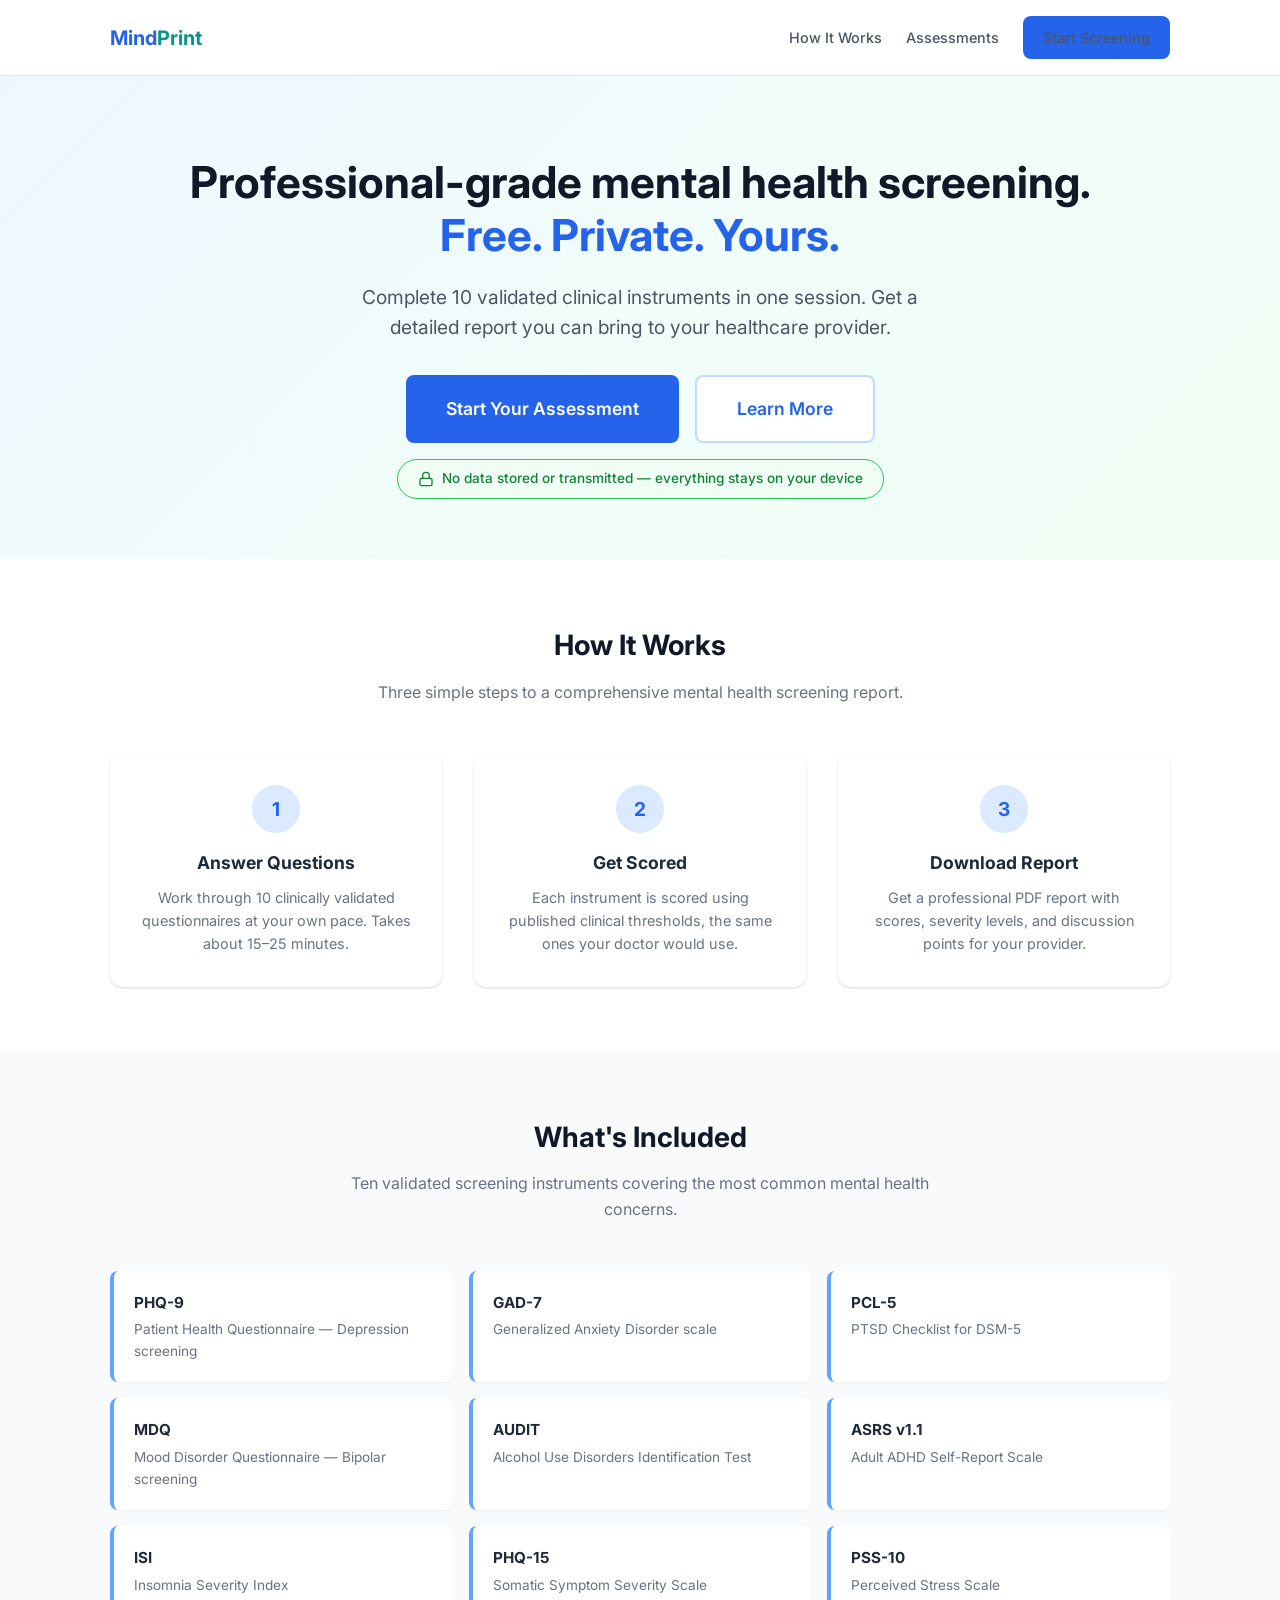
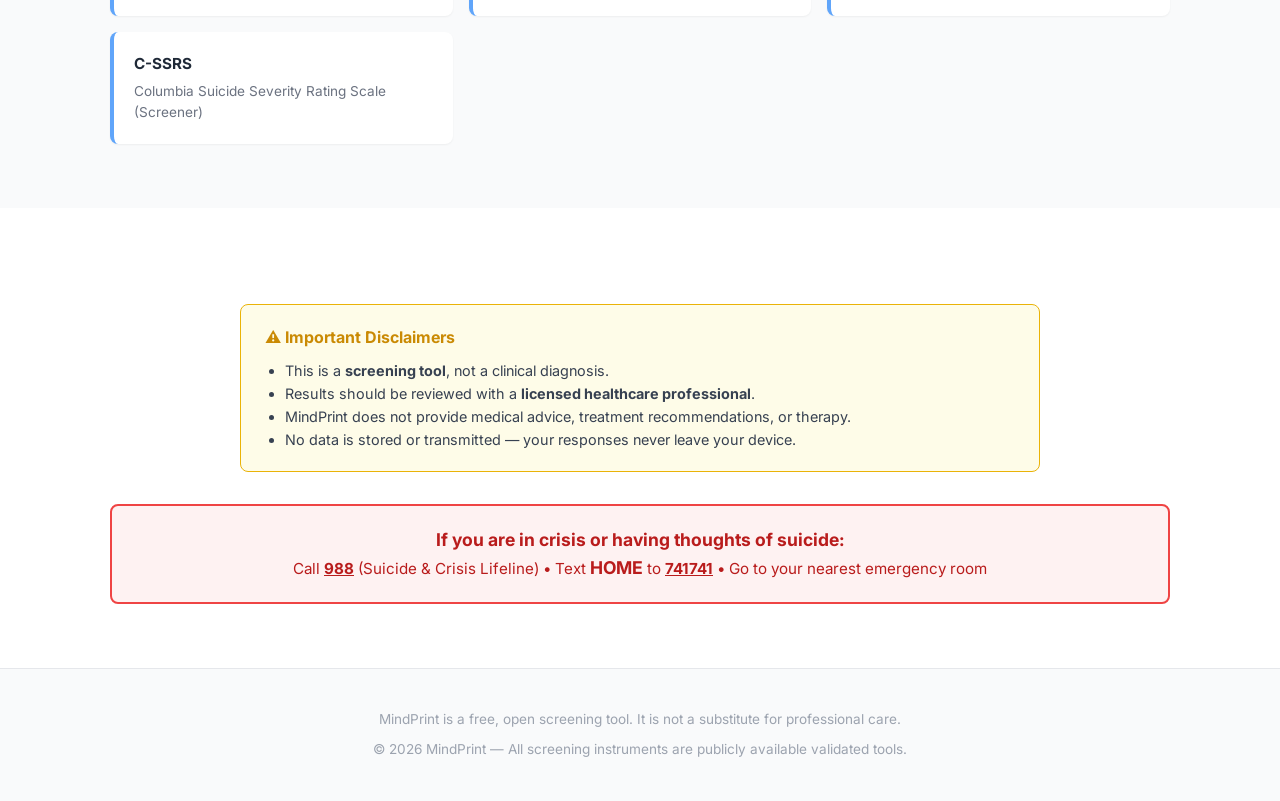
==== index.html @ 4a5ed762 "Initial MindPrint - mental health screening tool" ====
<!DOCTYPE html>
<html lang="en">
<head>
  <meta charset="UTF-8">
  <meta name="viewport" content="width=device-width, initial-scale=1.0">
  <title>MindPrint — Free Mental Health Screening</title>
  <link rel="stylesheet" href="style.css">
</head>
<body>

<nav class="nav">
  <div class="container">
    <a href="index.html" class="nav-brand">Mind<span>Print</span></a>
    <div class="nav-links">
      <a href="#how-it-works">How It Works</a>
      <a href="#assessments">Assessments</a>
      <a href="assess.html" class="btn btn-primary btn-sm">Start Screening</a>
    </div>
  </div>
</nav>

<section class="hero">
  <div class="container">
    <h1>Professional-grade mental health screening.<br><em>Free. Private. Yours.</em></h1>
    <p class="subtitle">Complete 10 validated clinical instruments in one session. Get a detailed report you can bring to your healthcare provider.</p>
    <div class="cta-group">
      <a href="assess.html" class="btn btn-primary btn-lg">Start Your Assessment</a>
      <a href="#how-it-works" class="btn btn-secondary btn-lg">Learn More</a>
    </div>
    <div class="privacy-badge">
      <svg width="16" height="16" fill="none" stroke="currentColor" stroke-width="2" viewBox="0 0 24 24"><rect x="3" y="11" width="18" height="11" rx="2"/><path d="M7 11V7a5 5 0 0110 0v4"/></svg>
      No data stored or transmitted &mdash; everything stays on your device
    </div>
  </div>
</section>

<section class="section section-alt" id="how-it-works">
  <div class="container">
    <h2 class="section-title">How It Works</h2>
    <p class="section-subtitle">Three simple steps to a comprehensive mental health screening report.</p>
    <div class="steps">
      <div class="step">
        <div class="step-num">1</div>
        <h3>Answer Questions</h3>
        <p>Work through 10 clinically validated questionnaires at your own pace. Takes about 15&ndash;25 minutes.</p>
      </div>
      <div class="step">
        <div class="step-num">2</div>
        <h3>Get Scored</h3>
        <p>Each instrument is scored using published clinical thresholds, the same ones your doctor would use.</p>
      </div>
      <div class="step">
        <div class="step-num">3</div>
        <h3>Download Report</h3>
        <p>Get a professional PDF report with scores, severity levels, and discussion points for your provider.</p>
      </div>
    </div>
  </div>
</section>

<section class="section" id="assessments">
  <div class="container">
    <h2 class="section-title">What's Included</h2>
    <p class="section-subtitle">Ten validated screening instruments covering the most common mental health concerns.</p>
    <div class="instruments-grid">
      <div class="instrument-card">
        <h4>PHQ-9</h4>
        <p>Patient Health Questionnaire &mdash; Depression screening</p>
      </div>
      <div class="instrument-card">
        <h4>GAD-7</h4>
        <p>Generalized Anxiety Disorder scale</p>
      </div>
      <div class="instrument-card">
        <h4>PCL-5</h4>
        <p>PTSD Checklist for DSM-5</p>
      </div>
      <div class="instrument-card">
        <h4>MDQ</h4>
        <p>Mood Disorder Questionnaire &mdash; Bipolar screening</p>
      </div>
      <div class="instrument-card">
        <h4>AUDIT</h4>
        <p>Alcohol Use Disorders Identification Test</p>
      </div>
      <div class="instrument-card">
        <h4>ASRS v1.1</h4>
        <p>Adult ADHD Self-Report Scale</p>
      </div>
      <div class="instrument-card">
        <h4>ISI</h4>
        <p>Insomnia Severity Index</p>
      </div>
      <div class="instrument-card">
        <h4>PHQ-15</h4>
        <p>Somatic Symptom Severity Scale</p>
      </div>
      <div class="instrument-card">
        <h4>PSS-10</h4>
        <p>Perceived Stress Scale</p>
      </div>
      <div class="instrument-card">
        <h4>C-SSRS</h4>
        <p>Columbia Suicide Severity Rating Scale (Screener)</p>
      </div>
    </div>
  </div>
</section>

<section class="section section-alt">
  <div class="container">
    <div class="disclaimer-banner">
      <h4>&#9888;&#65039; Important Disclaimers</h4>
      <ul>
        <li>This is a <strong>screening tool</strong>, not a clinical diagnosis.</li>
        <li>Results should be reviewed with a <strong>licensed healthcare professional</strong>.</li>
        <li>MindPrint does not provide medical advice, treatment recommendations, or therapy.</li>
        <li>No data is stored or transmitted &mdash; your responses never leave your device.</li>
      </ul>
    </div>
    <div class="crisis-banner">
      <p><strong>If you are in crisis or having thoughts of suicide:</strong></p>
      <p>Call <a href="tel:988">988</a> (Suicide &amp; Crisis Lifeline) &bull; Text <strong>HOME</strong> to <a href="sms:741741">741741</a> &bull; Go to your nearest emergency room</p>
    </div>
  </div>
</section>

<footer class="footer">
  <div class="container">
    <p>MindPrint is a free, open screening tool. It is not a substitute for professional care.</p>
    <p style="margin-top:8px">&copy; 2026 MindPrint &mdash; All screening instruments are publicly available validated tools.</p>
  </div>
</footer>

</body>
</html>
---- style.css ----
/* MindPrint — Mental Health Screening Tool */
@import url('https://fonts.googleapis.com/css2?family=Inter:wght@300;400;500;600;700&display=swap');

:root {
  --blue-50: #eff6ff;
  --blue-100: #dbeafe;
  --blue-200: #bfdbfe;
  --blue-400: #60a5fa;
  --blue-500: #3b82f6;
  --blue-600: #2563eb;
  --blue-700: #1d4ed8;
  --green-50: #f0fdf4;
  --green-100: #dcfce7;
  --green-500: #22c55e;
  --green-600: #16a34a;
  --green-700: #15803d;
  --teal-50: #f0fdfa;
  --teal-500: #14b8a6;
  --teal-600: #0d9488;
  --gray-50: #f9fafb;
  --gray-100: #f3f4f6;
  --gray-200: #e5e7eb;
  --gray-300: #d1d5db;
  --gray-400: #9ca3af;
  --gray-500: #6b7280;
  --gray-600: #4b5563;
  --gray-700: #374151;
  --gray-800: #1f2937;
  --gray-900: #111827;
  --red-50: #fef2f2;
  --red-500: #ef4444;
  --red-600: #dc2626;
  --red-700: #b91c1c;
  --orange-50: #fff7ed;
  --orange-500: #f97316;
  --orange-600: #ea580c;
  --yellow-50: #fefce8;
  --yellow-500: #eab308;
  --yellow-600: #ca8a04;
  --shadow-sm: 0 1px 2px rgba(0,0,0,.05);
  --shadow: 0 1px 3px rgba(0,0,0,.1), 0 1px 2px rgba(0,0,0,.06);
  --shadow-md: 0 4px 6px rgba(0,0,0,.07), 0 2px 4px rgba(0,0,0,.06);
  --shadow-lg: 0 10px 15px rgba(0,0,0,.1), 0 4px 6px rgba(0,0,0,.05);
  --radius: 12px;
  --radius-sm: 8px;
}

*, *::before, *::after { box-sizing: border-box; margin: 0; padding: 0; }

html { scroll-behavior: smooth; }

body {
  font-family: 'Inter', system-ui, -apple-system, sans-serif;
  color: var(--gray-800);
  background: var(--gray-50);
  line-height: 1.6;
  -webkit-font-smoothing: antialiased;
}

/* ---- Layout ---- */
.container { max-width: 1100px; margin: 0 auto; padding: 0 20px; }
.container-narrow { max-width: 760px; margin: 0 auto; padding: 0 20px; }

/* ---- Nav ---- */
.nav {
  background: #fff;
  border-bottom: 1px solid var(--gray-200);
  padding: 16px 0;
  position: sticky; top: 0; z-index: 100;
}
.nav .container { display: flex; align-items: center; justify-content: space-between; }
.nav-brand { font-weight: 700; font-size: 1.25rem; color: var(--blue-600); text-decoration: none; }
.nav-brand span { color: var(--teal-600); }
.nav-links { display: flex; gap: 24px; align-items: center; }
.nav-links a { color: var(--gray-600); text-decoration: none; font-size: .9rem; font-weight: 500; }
.nav-links a:hover { color: var(--blue-600); }

/* ---- Buttons ---- */
.btn {
  display: inline-flex; align-items: center; justify-content: center; gap: 8px;
  padding: 14px 32px; border-radius: var(--radius-sm); font-weight: 600;
  font-size: 1rem; border: none; cursor: pointer; text-decoration: none;
  transition: all .2s;
}
.btn-primary { background: var(--blue-600); color: #fff; }
.btn-primary:hover { background: var(--blue-700); transform: translateY(-1px); box-shadow: var(--shadow-md); }
.btn-secondary { background: #fff; color: var(--blue-600); border: 2px solid var(--blue-200); }
.btn-secondary:hover { border-color: var(--blue-400); background: var(--blue-50); }
.btn-success { background: var(--green-600); color: #fff; }
.btn-success:hover { background: var(--green-700); }
.btn-danger { background: var(--red-600); color: #fff; }
.btn-danger:hover { background: var(--red-700); }
.btn-sm { padding: 10px 20px; font-size: .875rem; }
.btn-lg { padding: 18px 40px; font-size: 1.1rem; }

/* ---- Hero ---- */
.hero {
  background: linear-gradient(135deg, var(--blue-50) 0%, var(--teal-50) 50%, var(--green-50) 100%);
  padding: 80px 0 60px;
  text-align: center;
}
.hero h1 { font-size: 2.75rem; font-weight: 700; color: var(--gray-900); line-height: 1.2; margin-bottom: 20px; }
.hero h1 em { font-style: normal; color: var(--blue-600); }
.hero p.subtitle { font-size: 1.2rem; color: var(--gray-600); max-width: 600px; margin: 0 auto 32px; }
.hero .cta-group { display: flex; gap: 16px; justify-content: center; flex-wrap: wrap; }

/* ---- Sections ---- */
.section { padding: 64px 0; }
.section-alt { background: #fff; }
.section-title { font-size: 1.75rem; font-weight: 700; text-align: center; margin-bottom: 12px; color: var(--gray-900); }
.section-subtitle { text-align: center; color: var(--gray-500); margin-bottom: 48px; max-width: 600px; margin-left: auto; margin-right: auto; }

/* ---- Steps ---- */
.steps { display: grid; grid-template-columns: repeat(auto-fit, minmax(240px,1fr)); gap: 32px; }
.step { text-align: center; padding: 32px 24px; background: #fff; border-radius: var(--radius); box-shadow: var(--shadow); }
.step-num {
  width: 48px; height: 48px; border-radius: 50%; background: var(--blue-100); color: var(--blue-600);
  display: inline-flex; align-items: center; justify-content: center; font-weight: 700; font-size: 1.2rem; margin-bottom: 16px;
}
.step h3 { font-size: 1.1rem; margin-bottom: 8px; }
.step p { color: var(--gray-500); font-size: .9rem; }

/* ---- Instruments list ---- */
.instruments-grid { display: grid; grid-template-columns: repeat(auto-fill, minmax(280px,1fr)); gap: 16px; }
.instrument-card {
  background: #fff; border-radius: var(--radius-sm); padding: 20px; border-left: 4px solid var(--blue-400);
  box-shadow: var(--shadow-sm);
}
.instrument-card h4 { font-size: .95rem; margin-bottom: 4px; }
.instrument-card p { font-size: .85rem; color: var(--gray-500); }

/* ---- Disclaimer banner ---- */
.disclaimer-banner {
  background: var(--yellow-50); border: 1px solid var(--yellow-500); border-radius: var(--radius-sm);
  padding: 20px 24px; margin: 32px auto; max-width: 800px;
}
.disclaimer-banner h4 { color: var(--yellow-600); margin-bottom: 8px; }
.disclaimer-banner p, .disclaimer-banner li { font-size: .9rem; color: var(--gray-700); }
.disclaimer-banner ul { padding-left: 20px; }

/* ---- Crisis banner ---- */
.crisis-banner {
  background: var(--red-50); border: 2px solid var(--red-500); border-radius: var(--radius-sm);
  padding: 20px 24px; text-align: center;
}
.crisis-banner p { font-size: .95rem; color: var(--red-700); }
.crisis-banner strong { font-size: 1.1rem; }
.crisis-banner a { color: var(--red-700); font-weight: 700; }

/* ---- Privacy badge ---- */
.privacy-badge {
  display: inline-flex; align-items: center; gap: 8px;
  background: var(--green-50); border: 1px solid var(--green-500); border-radius: 999px;
  padding: 8px 20px; font-size: .85rem; color: var(--green-700); font-weight: 500; margin-top: 16px;
}

/* ---- Footer ---- */
.footer { padding: 40px 0; text-align: center; color: var(--gray-400); font-size: .85rem; border-top: 1px solid var(--gray-200); }
.footer a { color: var(--gray-500); }

/* ========== ASSESS PAGE ========== */
.assess-wrap { min-height: 100vh; display: flex; flex-direction: column; }

/* Progress bar */
.progress-bar-wrap { background: var(--gray-200); height: 6px; width: 100%; position: sticky; top: 57px; z-index: 90; }
.progress-bar-fill { height: 100%; background: linear-gradient(90deg, var(--blue-500), var(--teal-500)); transition: width .4s ease; border-radius: 0 3px 3px 0; }

/* Step container */
.assess-step { display: none; padding: 40px 0 80px; flex: 1; }
.assess-step.active { display: block; }
.assess-step h2 { font-size: 1.5rem; margin-bottom: 8px; }
.assess-step .step-desc { color: var(--gray-500); margin-bottom: 32px; }

/* Form fields */
.form-group { margin-bottom: 20px; }
.form-group label { display: block; font-weight: 500; margin-bottom: 6px; font-size: .9rem; }
.form-group input, .form-group select, .form-group textarea {
  width: 100%; padding: 12px 14px; border: 1px solid var(--gray-300); border-radius: var(--radius-sm);
  font-size: .95rem; font-family: inherit; background: #fff; transition: border-color .2s;
}
.form-group input:focus, .form-group select:focus, .form-group textarea:focus {
  outline: none; border-color: var(--blue-400); box-shadow: 0 0 0 3px rgba(59,130,246,.15);
}
.form-group textarea { resize: vertical; min-height: 80px; }
.form-row { display: grid; grid-template-columns: 1fr 1fr; gap: 16px; }

/* Question cards */
.question-card {
  background: #fff; border-radius: var(--radius); padding: 24px; margin-bottom: 16px;
  box-shadow: var(--shadow-sm); border: 1px solid var(--gray-200);
}
.question-card .q-text { font-weight: 500; margin-bottom: 16px; font-size: .95rem; }
.question-card .q-num { color: var(--gray-400); font-size: .8rem; margin-bottom: 4px; }

/* Radio options */
.radio-group { display: flex; flex-direction: column; gap: 8px; }
.radio-option {
  display: flex; align-items: center; gap: 12px; padding: 12px 16px;
  border: 1px solid var(--gray-200); border-radius: var(--radius-sm);
  cursor: pointer; transition: all .15s;
}
.radio-option:hover { border-color: var(--blue-300); background: var(--blue-50); }
.radio-option.selected { border-color: var(--blue-500); background: var(--blue-50); }
.radio-option input[type="radio"] { accent-color: var(--blue-600); width: 18px; height: 18px; }
.radio-option label { cursor: pointer; font-size: .9rem; flex: 1; }

/* Yes/No pills */
.yesno-group { display: flex; gap: 12px; }
.yesno-btn {
  flex: 1; padding: 12px; text-align: center; border: 1px solid var(--gray-200);
  border-radius: var(--radius-sm); cursor: pointer; font-weight: 500; transition: all .15s;
}
.yesno-btn:hover { border-color: var(--blue-300); }
.yesno-btn.selected-yes { border-color: var(--blue-500); background: var(--blue-50); color: var(--blue-700); }
.yesno-btn.selected-no { border-color: var(--gray-400); background: var(--gray-100); color: var(--gray-700); }

/* Navigation */
.assess-nav {
  display: flex; justify-content: space-between; align-items: center;
  padding: 20px 0; margin-top: 24px; border-top: 1px solid var(--gray-200);
}
.assess-nav .btn { min-width: 140px; }

/* ========== REPORT ========== */
.report-wrap { background: #fff; min-height: 100vh; }
.report-header { text-align: center; padding: 40px 0 24px; border-bottom: 2px solid var(--gray-200); margin-bottom: 32px; }
.report-header h1 { font-size: 1.75rem; color: var(--gray-900); }
.report-header .report-date { color: var(--gray-400); font-size: .9rem; }

.patient-info-box {
  background: var(--gray-50); border-radius: var(--radius); padding: 24px; margin-bottom: 32px;
  display: grid; grid-template-columns: repeat(auto-fill, minmax(200px,1fr)); gap: 16px;
}
.patient-info-box .info-item label { font-size: .75rem; text-transform: uppercase; letter-spacing: .05em; color: var(--gray-400); display: block; }
.patient-info-box .info-item span { font-weight: 500; }
.patient-info-box .info-full { grid-column: 1 / -1; }

/* Score card */
.score-card {
  border-radius: var(--radius); padding: 24px; margin-bottom: 20px;
  border: 1px solid var(--gray-200); position: relative; overflow: hidden;
}
.score-card::before {
  content: ''; position: absolute; left: 0; top: 0; bottom: 0; width: 5px;
}
.score-card.severity-minimal::before, .score-card.severity-none::before, .score-card.severity-low::before { background: var(--green-500); }
.score-card.severity-mild::before, .score-card.severity-subthreshold::before { background: var(--yellow-500); }
.score-card.severity-moderate::before, .score-card.severity-medium::before, .score-card.severity-hazardous::before { background: var(--orange-500); }
.score-card.severity-severe::before, .score-card.severity-moderately-severe::before, .score-card.severity-harmful::before, .score-card.severity-high::before, .score-card.severity-possible-dependence::before { background: var(--red-500); }
.score-card.severity-positive::before, .score-card.severity-flag::before { background: var(--red-500); }
.score-card.severity-negative::before { background: var(--green-500); }

.score-card-header { display: flex; justify-content: space-between; align-items: flex-start; margin-bottom: 12px; flex-wrap: wrap; gap: 8px; }
.score-card-header h3 { font-size: 1.1rem; }
.score-badge {
  display: inline-block; padding: 4px 14px; border-radius: 999px; font-size: .8rem; font-weight: 600;
}
.severity-minimal .score-badge, .severity-none .score-badge, .severity-low .score-badge, .severity-negative .score-badge { background: var(--green-100); color: var(--green-700); }
.severity-mild .score-badge, .severity-subthreshold .score-badge { background: var(--yellow-50); color: var(--yellow-600); }
.severity-moderate .score-badge, .severity-medium .score-badge, .severity-hazardous .score-badge { background: var(--orange-50); color: var(--orange-600); }
.severity-severe .score-badge, .severity-moderately-severe .score-badge, .severity-harmful .score-badge, .severity-high .score-badge, .severity-possible-dependence .score-badge { background: var(--red-50); color: var(--red-600); }
.severity-positive .score-badge, .severity-flag .score-badge { background: var(--red-50); color: var(--red-600); }

.score-card .score-num { font-size: .85rem; color: var(--gray-500); margin-bottom: 8px; }
.score-card .interpretation { font-size: .9rem; color: var(--gray-600); line-height: 1.5; }

/* Risk flags */
.risk-flags { background: var(--red-50); border: 2px solid var(--red-500); border-radius: var(--radius); padding: 24px; margin-bottom: 32px; }
.risk-flags h3 { color: var(--red-700); margin-bottom: 12px; }
.risk-flags li { color: var(--red-700); font-size: .9rem; margin-bottom: 6px; }

/* Discussion points */
.discussion-points { background: var(--blue-50); border-radius: var(--radius); padding: 24px; margin-bottom: 32px; }
.discussion-points h3 { color: var(--blue-700); margin-bottom: 12px; }
.discussion-points li { font-size: .9rem; color: var(--gray-700); margin-bottom: 6px; }

/* Report actions */
.report-actions { display: flex; gap: 16px; justify-content: center; padding: 32px 0; flex-wrap: wrap; }

/* ---- Responsive ---- */
@media (max-width: 768px) {
  .hero h1 { font-size: 1.75rem; }
  .hero p.subtitle { font-size: 1rem; }
  .form-row { grid-template-columns: 1fr; }
  .patient-info-box { grid-template-columns: 1fr; }
  .btn-lg { padding: 14px 28px; font-size: 1rem; }
  .section { padding: 40px 0; }
  .nav-links { gap: 12px; }
}

/* ---- Print ---- */
@media print {
  .nav, .progress-bar-wrap, .report-actions, .crisis-banner-report, .btn { display: none !important; }
  body { background: #fff; font-size: 11pt; }
  .score-card { break-inside: avoid; border: 1px solid #ccc; }
  .risk-flags { break-inside: avoid; }
  .report-header { padding-top: 0; }
}
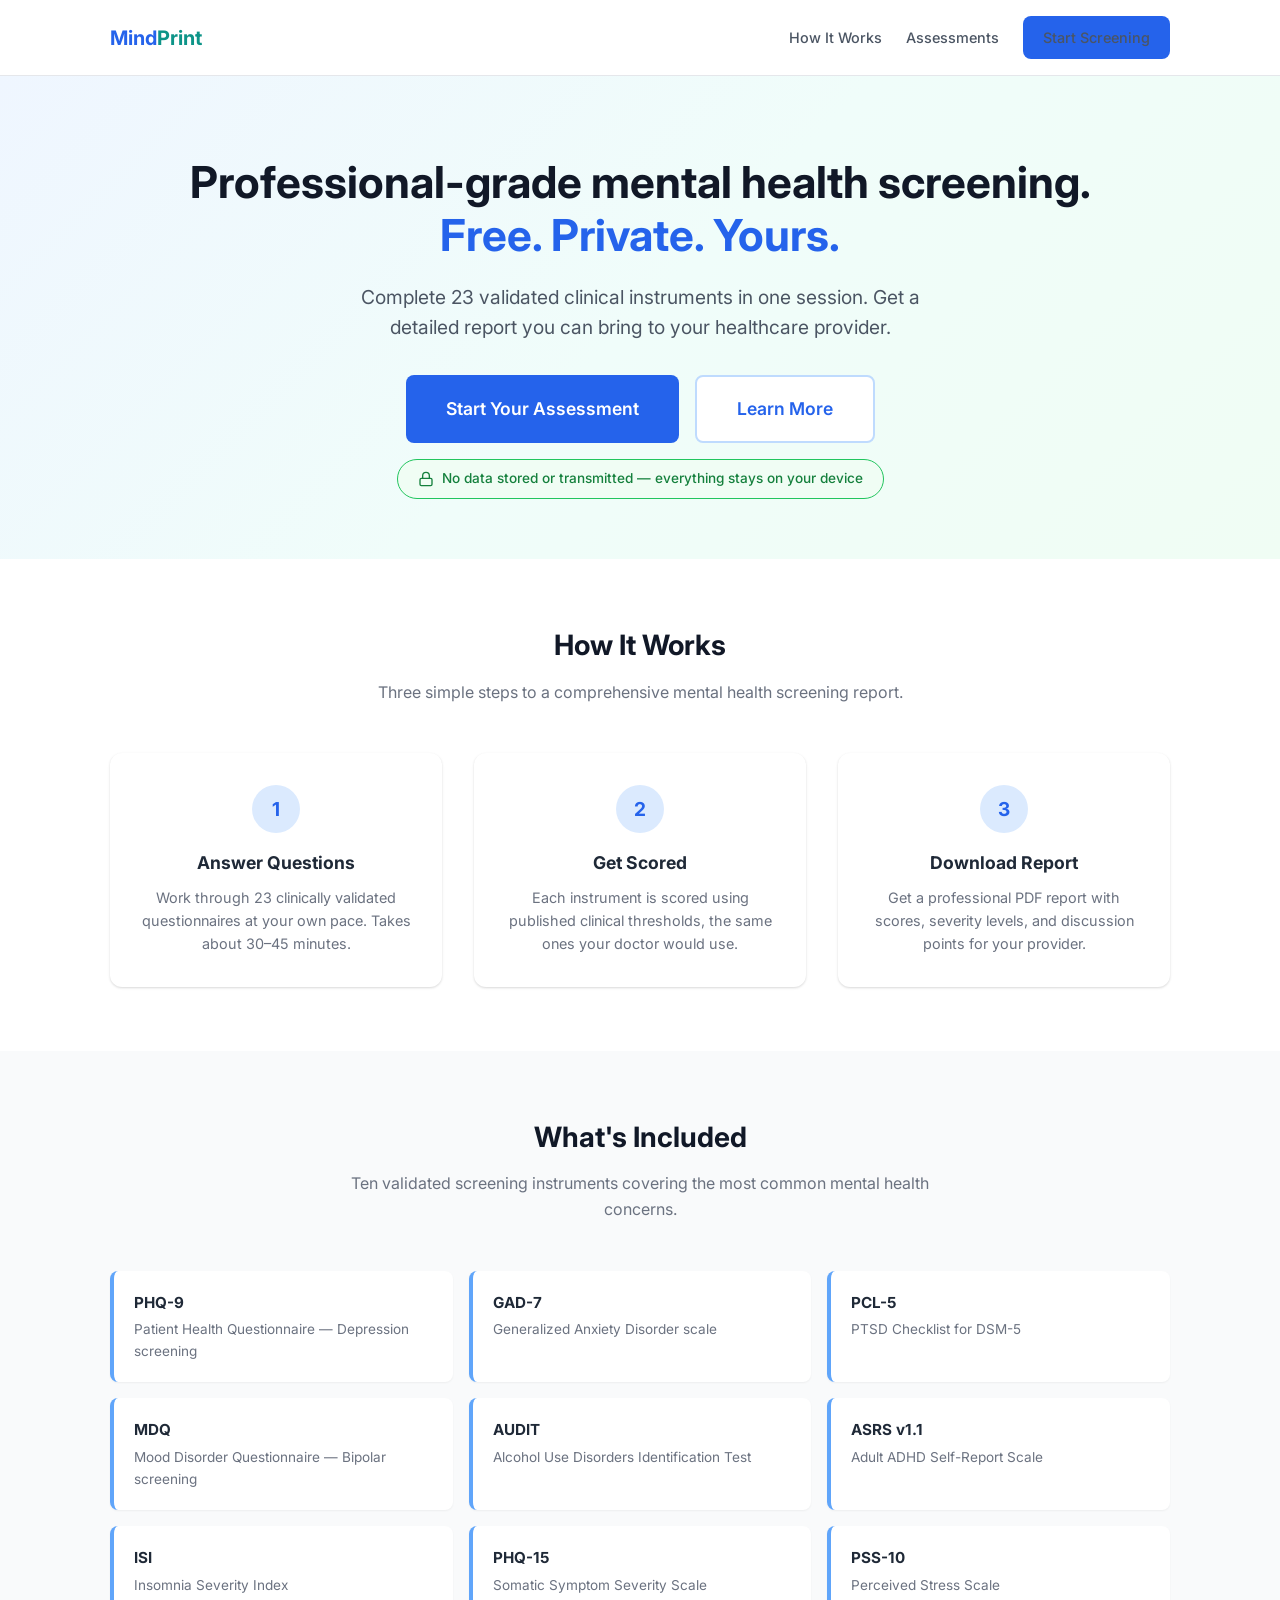
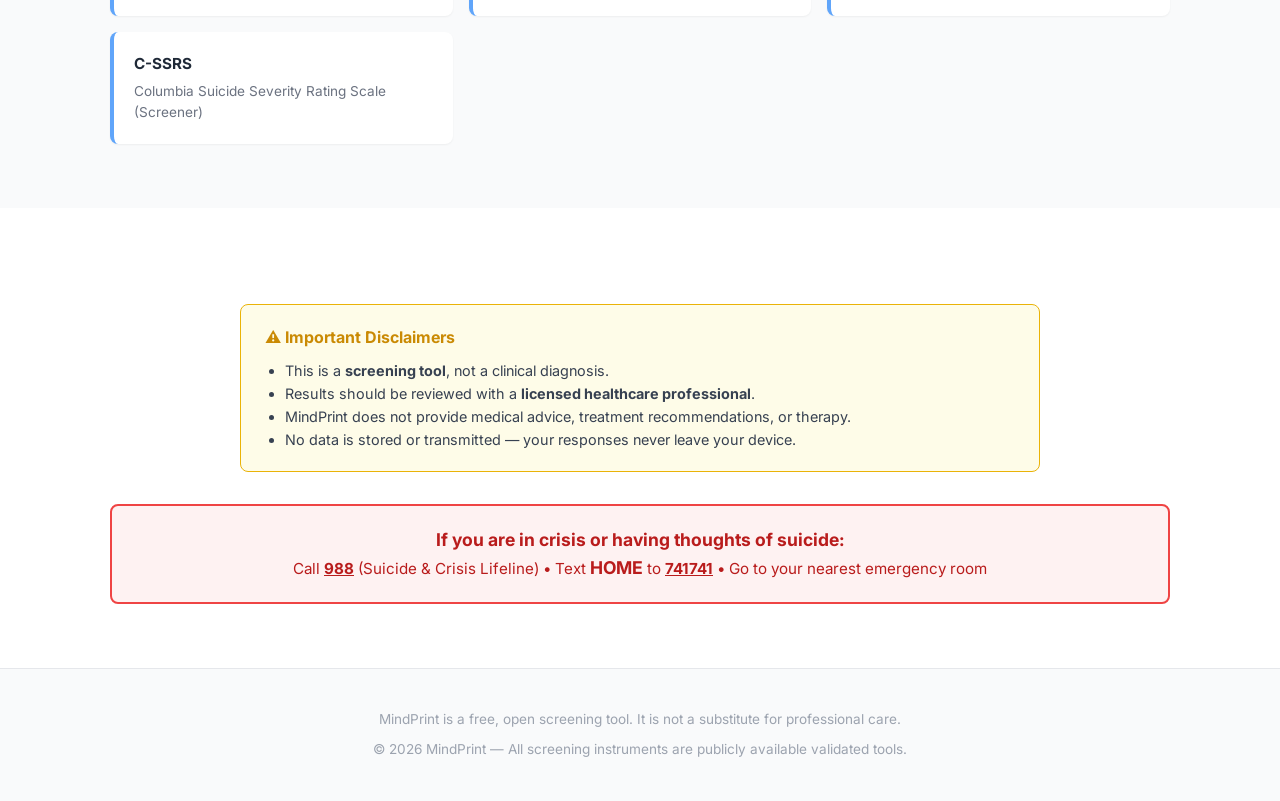
==== commit 842b0017: "Add 13 new instruments - personality, autism, OCD, social anxiety, dissociation, eating disorders, w" ====
--- a/index.html
+++ b/index.html
@@ -22,7 +22,7 @@
 <section class="hero">
   <div class="container">
     <h1>Professional-grade mental health screening.<br><em>Free. Private. Yours.</em></h1>
-    <p class="subtitle">Complete 10 validated clinical instruments in one session. Get a detailed report you can bring to your healthcare provider.</p>
+    <p class="subtitle">Complete 23 validated clinical instruments in one session. Get a detailed report you can bring to your healthcare provider.</p>
     <div class="cta-group">
       <a href="assess.html" class="btn btn-primary btn-lg">Start Your Assessment</a>
       <a href="#how-it-works" class="btn btn-secondary btn-lg">Learn More</a>
@@ -42,7 +42,7 @@
       <div class="step">
         <div class="step-num">1</div>
         <h3>Answer Questions</h3>
-        <p>Work through 10 clinically validated questionnaires at your own pace. Takes about 15&ndash;25 minutes.</p>
+        <p>Work through 23 clinically validated questionnaires at your own pace. Takes about 30–45 minutes.</p>
       </div>
       <div class="step">
         <div class="step-num">2</div>
